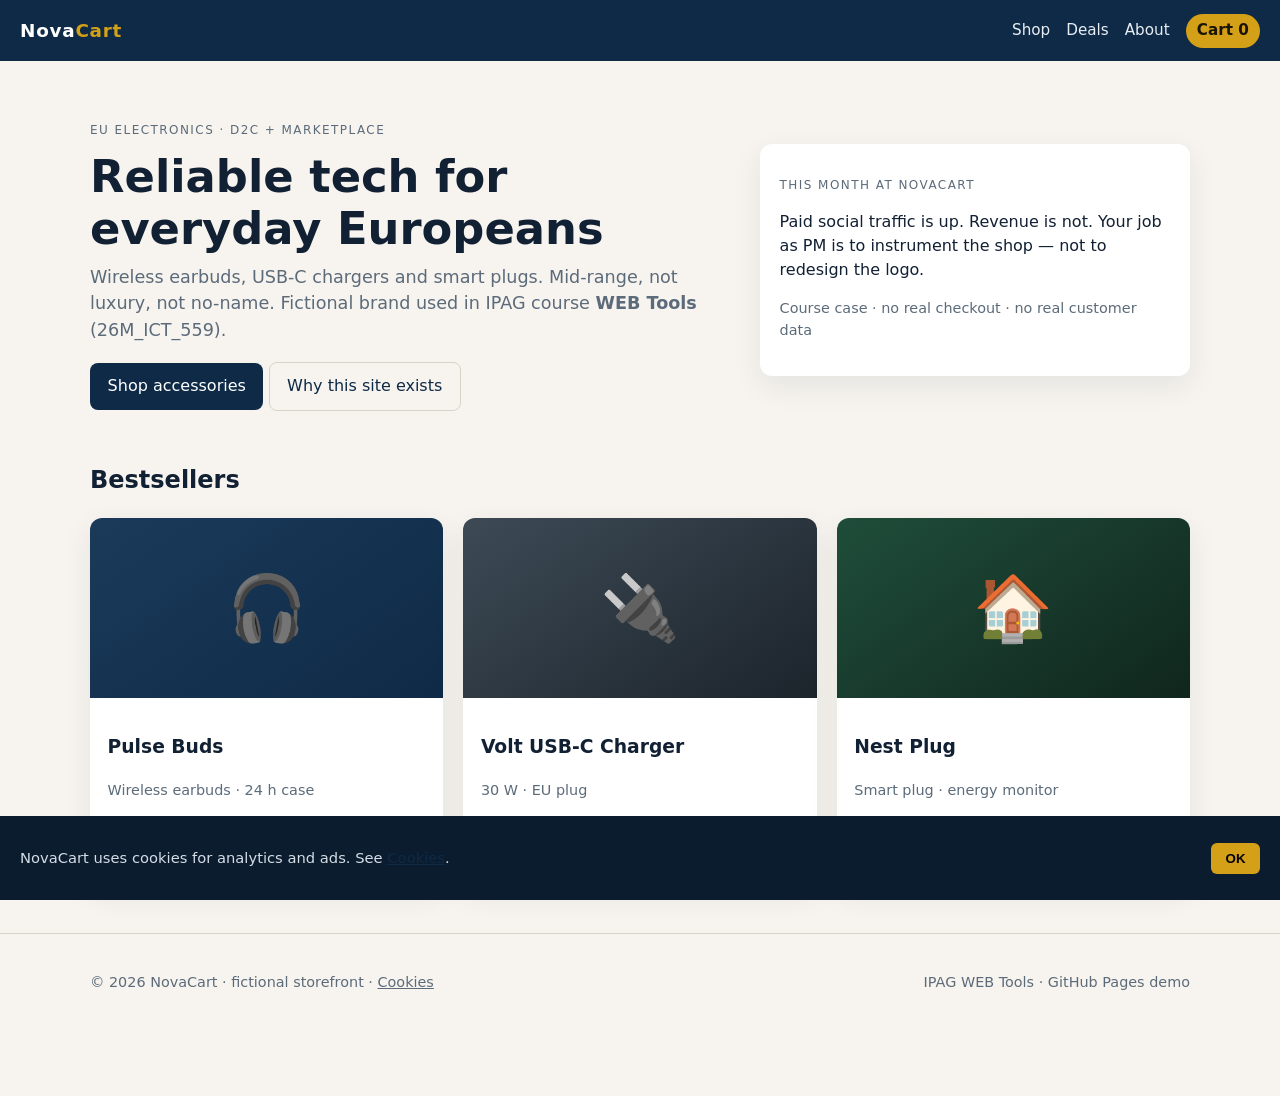
==== index.html @ ee0fc825 "Add static NovaCart shop for IPAG WEB Tools labs. HTML + a little vanilla JS so students get real UR" ====
<!DOCTYPE html>
<html lang="en">
<head>
  <meta charset="utf-8">
  <meta name="viewport" content="width=device-width, initial-scale=1">
  <title>NovaCart — reliable tech for everyday Europeans</title>
  <meta name="description" content="Mid-range consumer electronics accessories. Earbuds, chargers, smart-home plugs. Fictional shop for IPAG WEB Tools.">
  <!-- Google Tag Manager: replace GTM-XXXXXXX when the demo container is ready -->
  <script>window.dataLayer = window.dataLayer || [];</script>
  <link rel="stylesheet" href="css/site.css">
</head>
<body>
  <a class="skip" href="#main">Skip to content</a>
  <header class="site-header">
    <a class="brand" href="index.html">Nova<span>Cart</span></a>
    <nav aria-label="Primary">
      <a href="catalog.html">Shop</a>
      <a href="c/paid-social.html">Deals</a>
      <a href="about.html">About</a>
      <a class="cart-link" href="cart.html">Cart <span data-cart-count>0</span></a>
    </nav>
  </header>

  <main id="main">
    <section class="hero">
      <div>
        <p class="kicker">EU electronics · D2C + marketplace</p>
        <h1>Reliable tech for everyday Europeans</h1>
        <p class="lede">Wireless earbuds, USB-C chargers and smart plugs. Mid-range, not luxury, not no-name. Fictional brand used in IPAG course <strong>WEB Tools</strong> (26M_ICT_559).</p>
        <a class="btn" href="catalog.html">Shop accessories</a>
        <a class="btn btn-ghost" href="about.html">Why this site exists</a>
      </div>
      <aside class="panel">
        <p class="kicker">This month at NovaCart</p>
        <p>Paid social traffic is up. Revenue is not. Your job as PM is to instrument the shop — not to redesign the logo.</p>
        <p class="meta">Course case · no real checkout · no real customer data</p>
      </aside>
    </section>

    <div class="wrap">
      <h2>Bestsellers</h2>
      <div class="grid">
        <article class="card">
          <a class="cover" href="products/pulse-buds.html">
            <div class="swatch gold" aria-hidden="true">🎧</div>
            <div class="card-body">
              <h3>Pulse Buds</h3>
              <p class="meta">Wireless earbuds · 24 h case</p>
              <p class="price">€79</p>
            </div>
          </a>
        </article>
        <article class="card">
          <a class="cover" href="products/volt-charger.html">
            <div class="swatch steel" aria-hidden="true">🔌</div>
            <div class="card-body">
              <h3>Volt USB-C Charger</h3>
              <p class="meta">30 W · EU plug</p>
              <p class="price">€29</p>
            </div>
          </a>
        </article>
        <article class="card">
          <a class="cover" href="products/nest-plug.html">
            <div class="swatch moss" aria-hidden="true">🏠</div>
            <div class="card-body">
              <h3>Nest Plug</h3>
              <p class="meta">Smart plug · energy monitor</p>
              <p class="price">€24</p>
            </div>
          </a>
        </article>
      </div>
    </div>
  </main>

  <footer class="site-footer">
    <div class="wrap">
      <p>© <span data-year>2026</span> NovaCart · fictional storefront · <a href="legal/cookies.html">Cookies</a></p>
      <p>IPAG WEB Tools · GitHub Pages demo</p>
    </div>
  </footer>
  <script src="js/store.js" defer></script>
</body>
</html>
---- css/site.css ----
:root {
  --ink: #122033;
  --muted: #5c6b7a;
  --paper: #f7f4ef;
  --card: #fff;
  --line: #d9d2c6;
  --accent: #d4a017;
  --accent-ink: #1a1404;
  --navy: #0e2a46;
  --danger: #9b2c2c;
  --radius: 12px;
  --shadow: 0 10px 30px rgba(18, 32, 51, 0.08);
}

* { box-sizing: border-box; }
html { scroll-behavior: smooth; }
body {
  margin: 0;
  font-family: "Segoe UI", system-ui, sans-serif;
  color: var(--ink);
  background: var(--paper);
  line-height: 1.5;
}

img { max-width: 100%; display: block; }
a { color: var(--navy); }
a:hover { color: #184a7a; }

.skip {
  position: absolute;
  left: -999px;
  top: 0;
}
.skip:focus {
  left: 12px;
  top: 12px;
  background: #fff;
  padding: 8px 12px;
  z-index: 20;
}

.site-header {
  background: var(--navy);
  color: #fff;
  padding: 0.85rem 1.25rem;
  display: flex;
  align-items: center;
  justify-content: space-between;
  gap: 1rem;
  position: sticky;
  top: 0;
  z-index: 10;
}
.brand {
  color: #fff;
  text-decoration: none;
  font-weight: 700;
  letter-spacing: 0.04em;
  font-size: 1.15rem;
}
.brand span { color: var(--accent); }
nav { display: flex; gap: 1rem; flex-wrap: wrap; align-items: center; }
nav a { color: #e8eef4; text-decoration: none; font-size: 0.95rem; }
nav a:hover { color: var(--accent); }
.cart-link {
  background: var(--accent);
  color: var(--accent-ink) !important;
  padding: 0.35rem 0.7rem;
  border-radius: 999px;
  font-weight: 600;
}

.hero, .wrap { width: min(1100px, calc(100% - 2rem)); margin: 0 auto; }
.hero {
  padding: 3rem 0 2rem;
  display: grid;
  gap: 1.5rem;
  grid-template-columns: 1.2fr 0.8fr;
  align-items: center;
}
.hero h1 { font-size: clamp(1.8rem, 4vw, 2.8rem); line-height: 1.15; margin: 0 0 0.6rem; }
.lede { font-size: 1.1rem; color: var(--muted); margin: 0 0 1.2rem; }
.btn {
  display: inline-block;
  background: var(--navy);
  color: #fff;
  text-decoration: none;
  padding: 0.7rem 1.1rem;
  border-radius: 8px;
  border: 0;
  cursor: pointer;
  font: inherit;
}
.btn:hover { filter: brightness(1.08); color: #fff; }
.btn-accent { background: var(--accent); color: var(--accent-ink); }
.btn-ghost { background: transparent; color: var(--navy); border: 1px solid var(--line); }

.panel {
  background: var(--card);
  border-radius: var(--radius);
  box-shadow: var(--shadow);
  padding: 1.25rem;
}
.kicker { text-transform: uppercase; letter-spacing: 0.12em; font-size: 0.75rem; color: var(--muted); }

.grid {
  display: grid;
  grid-template-columns: repeat(auto-fit, minmax(240px, 1fr));
  gap: 1.25rem;
  padding: 0 0 3rem;
}
.card {
  background: var(--card);
  border-radius: var(--radius);
  box-shadow: var(--shadow);
  overflow: hidden;
  display: flex;
  flex-direction: column;
}
.card a.cover { text-decoration: none; color: inherit; }
.swatch {
  height: 180px;
  display: grid;
  place-items: center;
  font-size: 4rem;
}
.swatch.gold { background: linear-gradient(145deg, #1b3a5a, #0e2a46); }
.swatch.steel { background: linear-gradient(145deg, #3d4a55, #1c242c); }
.swatch.moss { background: linear-gradient(145deg, #1f4d3a, #10261d); }
.card-body { padding: 1rem 1.1rem 1.2rem; }
.price { font-weight: 700; font-size: 1.15rem; }
.meta { color: var(--muted); font-size: 0.9rem; }

.product {
  display: grid;
  grid-template-columns: 1fr 1fr;
  gap: 2rem;
  padding: 2.5rem 0 3rem;
}
.crumbs { font-size: 0.9rem; color: var(--muted); padding-top: 1.25rem; }
.crumbs a { color: var(--muted); }

table { width: 100%; border-collapse: collapse; background: #fff; }
th, td { text-align: left; padding: 0.75rem; border-bottom: 1px solid var(--line); }

.banner {
  background: #fff6d8;
  border: 1px solid #e8d48a;
  padding: 0.8rem 1rem;
  border-radius: 8px;
  margin: 1rem 0;
}

.site-footer {
  border-top: 1px solid var(--line);
  padding: 1.5rem 1.25rem 5.5rem;
  color: var(--muted);
  font-size: 0.9rem;
}
.site-footer .wrap { display: flex; justify-content: space-between; gap: 1rem; flex-wrap: wrap; }
.site-footer a { color: var(--muted); }

/* Cookie bar: Accept only — intentional gap for the QA unit */
.cookie-bar {
  position: fixed;
  left: 0; right: 0; bottom: 0;
  background: #0b1c2e;
  color: #d5dde6;
  padding: 1rem 1.25rem;
  display: flex;
  gap: 1rem;
  align-items: center;
  justify-content: space-between;
  z-index: 40;
  font-size: 0.92rem;
}
.cookie-bar button {
  background: var(--accent);
  border: 0;
  padding: 0.5rem 0.9rem;
  border-radius: 6px;
  cursor: pointer;
  font-weight: 700;
}

/* Campaign landing: deliberately heavy / weaker a11y */
.campaign-body { background: #0a0a0a; color: #9aa0a6; }
.campaign-body h1, .campaign-body h2 { color: #c8c8c8; }
.campaign-hero {
  min-height: 90vh;
  background: #111;
}
.campaign-hero img { width: 2400px; max-width: none; }
.cta-low {
  color: #6a6a6a;
  background: #3a3a3a;
  padding: 1rem 2rem;
  text-decoration: none;
  display: inline-block;
  margin: 1rem;
}

@media (max-width: 800px) {
  .hero, .product { grid-template-columns: 1fr; }
  .hero { padding-top: 1.5rem; }
}
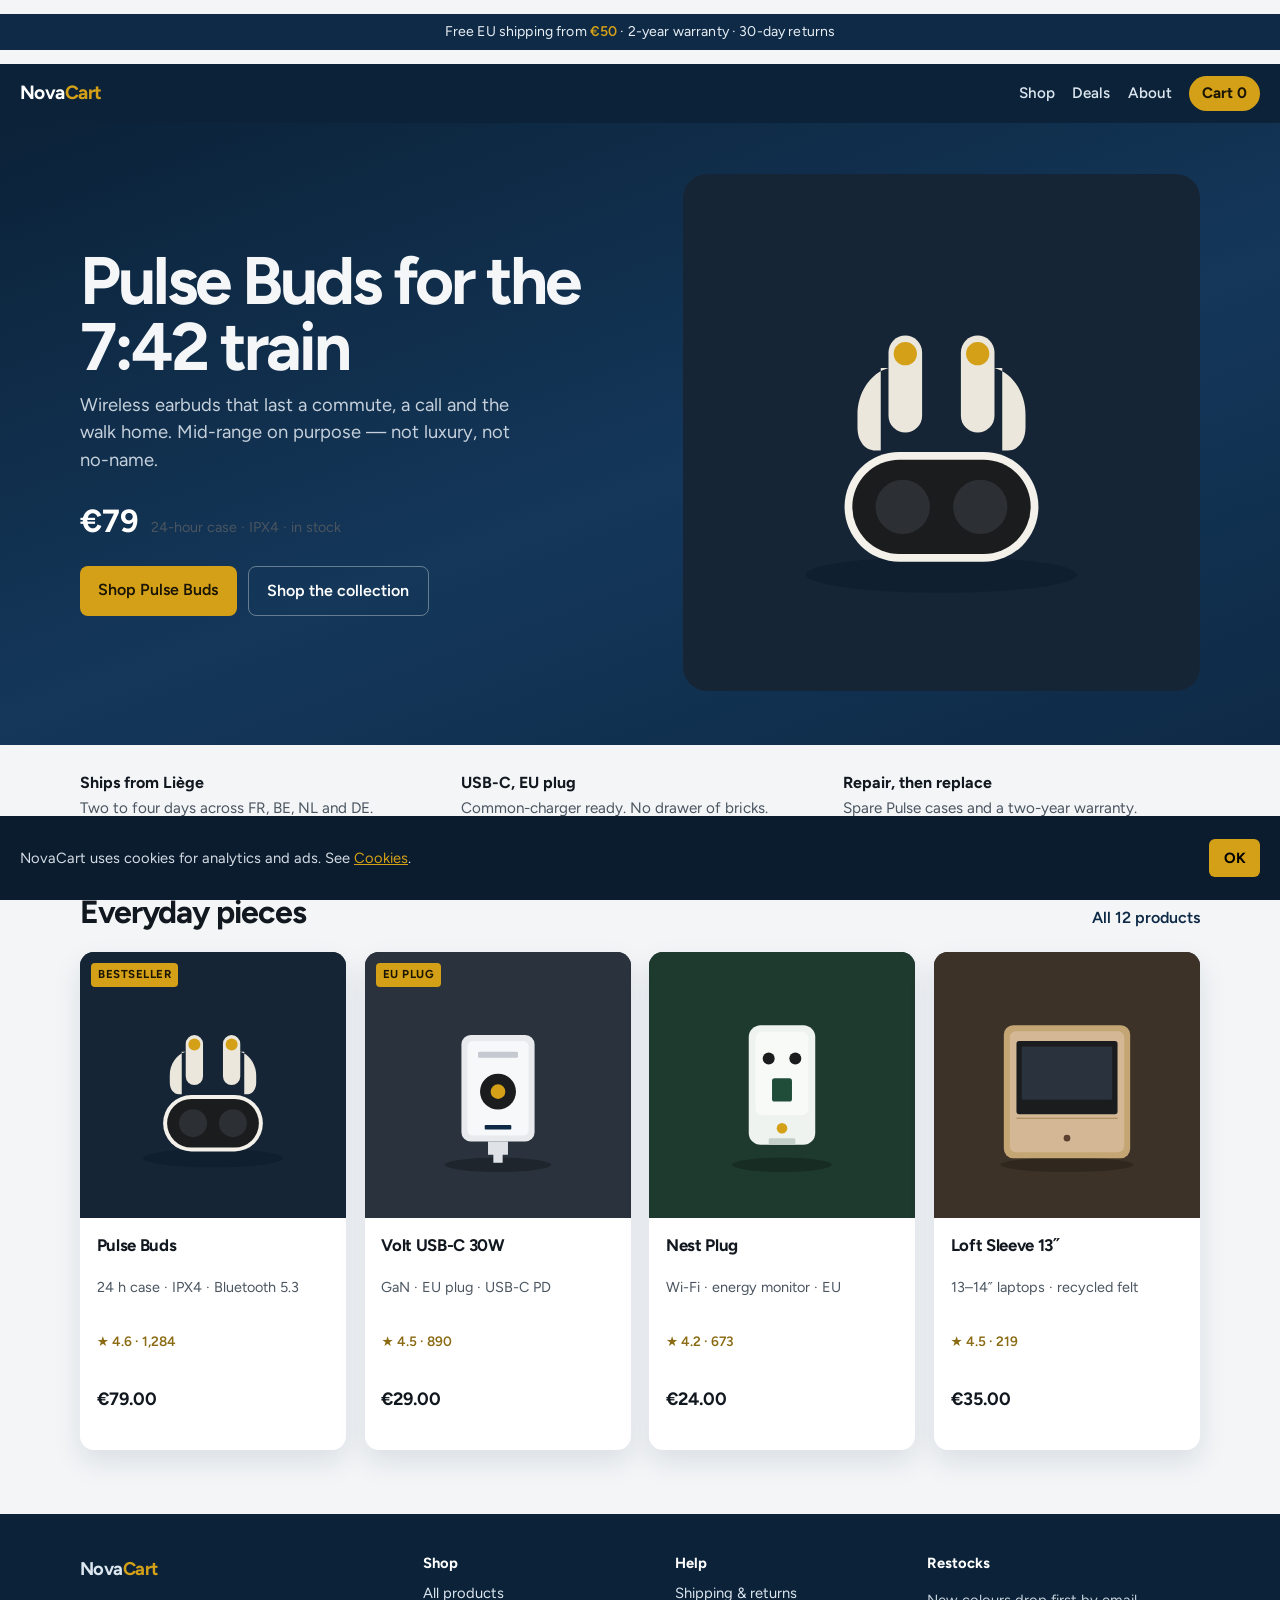
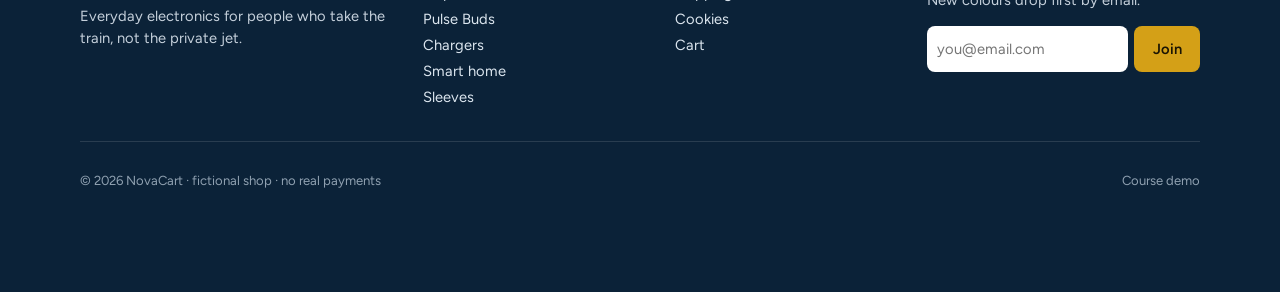
==== commit f60bd32e: "Replace the three-SKU lab shop with a 12-product funnel and Pulse Buds hero. Co-authored-by: Cursor " ====
--- a/index.html
+++ b/index.html
@@ -3,14 +3,19 @@
 <head>
   <meta charset="utf-8">
   <meta name="viewport" content="width=device-width, initial-scale=1">
-  <title>NovaCart — reliable tech for everyday Europeans</title>
-  <meta name="description" content="Mid-range consumer electronics accessories. Earbuds, chargers, smart-home plugs. Fictional shop for IPAG WEB Tools.">
-  <!-- Google Tag Manager: replace GTM-XXXXXXX when the demo container is ready -->
-  <script>window.dataLayer = window.dataLayer || [];</script>
+  <title>NovaCart — Pulse Buds and everyday EU tech</title>
+  <meta name="description" content="Pulse Buds wireless earbuds, USB-C chargers, smart plugs and laptop sleeves. Shipped from the EU. Free shipping from €50.">
+  <script async src="https://www.googletagmanager.com/gtag/js?id=G-DFD5LG0TBV"></script>
+  <script src="js/ga4.js"></script>
+  <link rel="preconnect" href="https://fonts.googleapis.com">
+  <link rel="preconnect" href="https://fonts.gstatic.com" crossorigin>
+  <link href="https://fonts.googleapis.com/css2?family=Figtree:wght@400;600;700&display=swap" rel="stylesheet">
+  <link rel="preload" href="img/pulse-buds.svg" as="image">
   <link rel="stylesheet" href="css/site.css">
 </head>
 <body>
   <a class="skip" href="#main">Skip to content</a>
+  <p class="promo">Free EU shipping from <strong>€50</strong> · 2-year warranty · 30-day returns</p>
   <header class="site-header">
     <a class="brand" href="index.html">Nova<span>Cart</span></a>
     <nav aria-label="Primary">
@@ -23,50 +28,74 @@
 
   <main id="main">
     <section class="hero">
-      <div>
-        <p class="kicker">EU electronics · D2C + marketplace</p>
-        <h1>Reliable tech for everyday Europeans</h1>
-        <p class="lede">Wireless earbuds, USB-C chargers and smart plugs. Mid-range, not luxury, not no-name. Fictional brand used in IPAG course <strong>WEB Tools</strong> (26M_ICT_559).</p>
-        <a class="btn" href="catalog.html">Shop accessories</a>
-        <a class="btn btn-ghost" href="about.html">Why this site exists</a>
+      <div class="hero-grid">
+        <div>
+          <h1>Pulse Buds for the 7:42 train</h1>
+          <p class="lede">Wireless earbuds that last a commute, a call and the walk home. Mid-range on purpose — not luxury, not no-name.</p>
+          <div class="hero-price">
+            <span class="price">€79</span>
+            <span class="meta">24-hour case · IPX4 · in stock</span>
+          </div>
+          <div class="hero-actions">
+            <a class="btn btn-accent" href="products/pulse-buds.html">Shop Pulse Buds</a>
+            <a class="btn btn-ghost" href="catalog.html">Shop the collection</a>
+          </div>
+        </div>
+        <div class="hero-visual">
+          <img src="img/pulse-buds.svg" width="800" height="800" alt="NovaCart Pulse Buds in their charging case">
+        </div>
       </div>
-      <aside class="panel">
-        <p class="kicker">This month at NovaCart</p>
-        <p>Paid social traffic is up. Revenue is not. Your job as PM is to instrument the shop — not to redesign the logo.</p>
-        <p class="meta">Course case · no real checkout · no real customer data</p>
-      </aside>
     </section>
 
     <div class="wrap">
-      <h2>Bestsellers</h2>
-      <div class="grid">
+      <div class="trust">
+        <p><strong>Ships from Liège</strong> Two to four days across FR, BE, NL and DE.</p>
+        <p><strong>USB-C, EU plug</strong> Common-charger ready. No drawer of bricks.</p>
+        <p><strong>Repair, then replace</strong> Spare Pulse cases and a two-year warranty.</p>
+      </div>
+
+      <div class="section-head">
+        <h2>Everyday pieces</h2>
+        <a href="catalog.html">All 12 products</a>
+      </div>
+      <div class="grid" data-featured="NV-EB-01,NV-CH-30,NV-PL-02,NV-SL-13">
         <article class="card">
           <a class="cover" href="products/pulse-buds.html">
-            <div class="swatch gold" aria-hidden="true">🎧</div>
+            <div class="shot"><img src="img/pulse-buds.svg" alt="Pulse Buds" width="800" height="800"></div>
             <div class="card-body">
               <h3>Pulse Buds</h3>
-              <p class="meta">Wireless earbuds · 24 h case</p>
+              <p class="meta">24 h case · IPX4 · Bluetooth 5.3</p>
               <p class="price">€79</p>
             </div>
           </a>
         </article>
         <article class="card">
           <a class="cover" href="products/volt-charger.html">
-            <div class="swatch steel" aria-hidden="true">🔌</div>
+            <div class="shot"><img src="img/volt-charger.svg" alt="Volt USB-C 30W" width="800" height="800"></div>
             <div class="card-body">
-              <h3>Volt USB-C Charger</h3>
-              <p class="meta">30 W · EU plug</p>
+              <h3>Volt USB-C 30W</h3>
+              <p class="meta">GaN · EU plug · USB-C PD</p>
               <p class="price">€29</p>
             </div>
           </a>
         </article>
         <article class="card">
           <a class="cover" href="products/nest-plug.html">
-            <div class="swatch moss" aria-hidden="true">🏠</div>
+            <div class="shot"><img src="img/nest-plug.svg" alt="Nest Plug" width="800" height="800"></div>
             <div class="card-body">
               <h3>Nest Plug</h3>
-              <p class="meta">Smart plug · energy monitor</p>
+              <p class="meta">Wi-Fi · energy monitor · EU</p>
               <p class="price">€24</p>
+            </div>
+          </a>
+        </article>
+        <article class="card">
+          <a class="cover" href="products/loft-sleeve.html">
+            <div class="shot"><img src="img/loft-sleeve.svg" alt="Loft Sleeve 13 inch" width="800" height="800"></div>
+            <div class="card-body">
+              <h3>Loft Sleeve 13″</h3>
+              <p class="meta">13–14″ laptops · recycled felt</p>
+              <p class="price">€35</p>
             </div>
           </a>
         </article>
@@ -75,11 +104,42 @@
   </main>
 
   <footer class="site-footer">
-    <div class="wrap">
-      <p>© <span data-year>2026</span> NovaCart · fictional storefront · <a href="legal/cookies.html">Cookies</a></p>
-      <p>IPAG WEB Tools · GitHub Pages demo</p>
+    <div class="wrap footer-grid">
+      <div>
+        <a class="brand" href="index.html">Nova<span>Cart</span></a>
+        <p>Everyday electronics for people who take the train, not the private jet.</p>
+      </div>
+      <div>
+        <p class="footer-h">Shop</p>
+        <a href="catalog.html">All products</a>
+        <a href="products/pulse-buds.html">Pulse Buds</a>
+        <a href="products/volt-charger.html">Chargers</a>
+        <a href="products/nest-plug.html">Smart home</a>
+        <a href="products/loft-sleeve.html">Sleeves</a>
+      </div>
+      <div>
+        <p class="footer-h">Help</p>
+        <a href="about.html#shipping">Shipping &amp; returns</a>
+        <a href="legal/cookies.html">Cookies</a>
+        <a href="cart.html">Cart</a>
+      </div>
+      <div>
+        <p class="footer-h">Restocks</p>
+        <p>New colours drop first by email.</p>
+        <form class="newsletter" data-newsletter>
+          <label class="skip" for="nl">Email</label>
+          <input id="nl" type="email" required placeholder="you@email.com" autocomplete="email">
+          <button class="btn btn-accent" type="submit">Join</button>
+        </form>
+        <p class="meta" data-nl-msg></p>
+      </div>
+    </div>
+    <div class="wrap footer-legal">
+      <p>© <span data-year>2026</span> NovaCart · fictional shop · no real payments</p>
+      <p><a href="about.html#demo">Course demo</a></p>
     </div>
   </footer>
+  <script src="js/catalog.js"></script>
   <script src="js/store.js" defer></script>
 </body>
 </html>
--- a/css/site.css
+++ b/css/site.css
@@ -1,30 +1,36 @@
 :root {
-  --ink: #122033;
-  --muted: #5c6b7a;
-  --paper: #f7f4ef;
+  --ink: #12181f;
+  --muted: #4a5560;
+  --paper: #f3f5f7;
   --card: #fff;
-  --line: #d9d2c6;
+  --line: #d5dbe3;
   --accent: #d4a017;
   --accent-ink: #1a1404;
   --navy: #0e2a46;
+  --navy-2: #163656;
   --danger: #9b2c2c;
-  --radius: 12px;
-  --shadow: 0 10px 30px rgba(18, 32, 51, 0.08);
+  --radius: 14px;
+  --shadow: 0 12px 28px rgba(14, 42, 70, 0.1);
+  --font: "Figtree", "Segoe UI", system-ui, sans-serif;
 }
 
 * { box-sizing: border-box; }
 html { scroll-behavior: smooth; }
 body {
   margin: 0;
-  font-family: "Segoe UI", system-ui, sans-serif;
+  font-family: var(--font);
   color: var(--ink);
   background: var(--paper);
   line-height: 1.5;
 }
-
 img { max-width: 100%; display: block; }
 a { color: var(--navy); }
 a:hover { color: #184a7a; }
+button, input, select { font: inherit; }
+:focus-visible {
+  outline: 2px solid var(--accent);
+  outline-offset: 3px;
+}
 
 .skip {
   position: absolute;
@@ -36,13 +42,23 @@
   top: 12px;
   background: #fff;
   padding: 8px 12px;
-  z-index: 20;
-}
+  z-index: 50;
+}
+
+.promo {
+  background: var(--navy);
+  color: #e8eef4;
+  text-align: center;
+  font-size: 0.88rem;
+  padding: 0.45rem 1rem;
+  letter-spacing: 0.01em;
+}
+.promo strong { color: var(--accent); font-weight: 600; }
 
 .site-header {
-  background: var(--navy);
+  background: #0b2238;
   color: #fff;
-  padding: 0.85rem 1.25rem;
+  padding: 0.75rem 1.25rem;
   display: flex;
   align-items: center;
   justify-content: space-between;
@@ -55,58 +71,149 @@
   color: #fff;
   text-decoration: none;
   font-weight: 700;
-  letter-spacing: 0.04em;
-  font-size: 1.15rem;
+  letter-spacing: -0.03em;
+  font-size: 1.2rem;
 }
 .brand span { color: var(--accent); }
-nav { display: flex; gap: 1rem; flex-wrap: wrap; align-items: center; }
-nav a { color: #e8eef4; text-decoration: none; font-size: 0.95rem; }
-nav a:hover { color: var(--accent); }
+nav { display: flex; gap: 1.1rem; flex-wrap: wrap; align-items: center; }
+nav a { color: #dce6ef; text-decoration: none; font-size: 0.95rem; font-weight: 550; }
+nav a:hover { color: #fff; }
 .cart-link {
   background: var(--accent);
   color: var(--accent-ink) !important;
-  padding: 0.35rem 0.7rem;
+  padding: 0.38rem 0.8rem;
   border-radius: 999px;
-  font-weight: 600;
-}
-
-.hero, .wrap { width: min(1100px, calc(100% - 2rem)); margin: 0 auto; }
+  font-weight: 700;
+}
+
+.wrap { width: min(1120px, calc(100% - 2rem)); margin: 0 auto; }
+
 .hero {
-  padding: 3rem 0 2rem;
-  display: grid;
-  gap: 1.5rem;
-  grid-template-columns: 1.2fr 0.8fr;
+  background: linear-gradient(160deg, #0b2238 0%, #14375a 55%, #0e2a46 100%);
+  color: #f4f6f8;
+  padding: 3.2rem 0 3.4rem;
+}
+.hero-grid {
+  width: min(1120px, calc(100% - 2rem));
+  margin: 0 auto;
+  display: grid;
+  gap: 2rem;
+  grid-template-columns: 1.05fr 0.95fr;
   align-items: center;
 }
-.hero h1 { font-size: clamp(1.8rem, 4vw, 2.8rem); line-height: 1.15; margin: 0 0 0.6rem; }
-.lede { font-size: 1.1rem; color: var(--muted); margin: 0 0 1.2rem; }
+.hero h1 {
+  font-size: clamp(2.4rem, 6vw, 4.2rem);
+  line-height: 0.98;
+  letter-spacing: -0.045em;
+  margin: 0 0 0.75rem;
+  max-width: 12ch;
+}
+.hero .lede {
+  color: #c5d0db;
+  font-size: 1.15rem;
+  max-width: 38ch;
+  margin: 0 0 1.4rem;
+}
+.hero-price {
+  display: flex;
+  align-items: baseline;
+  gap: 0.75rem;
+  margin: 0 0 1.35rem;
+}
+.hero-price .price {
+  font-size: 2rem;
+  font-weight: 700;
+  color: #fff;
+}
+.hero-price .was {
+  color: #8fa0b0;
+  text-decoration: line-through;
+}
+.hero-actions { display: flex; flex-wrap: wrap; gap: 0.7rem; }
+.hero-visual {
+  background: rgba(255, 255, 255, 0.04);
+  border-radius: 24px;
+  overflow: hidden;
+}
+.hero-visual img {
+  width: 100%;
+  height: auto;
+  aspect-ratio: 1;
+  object-fit: cover;
+}
+
+.lede { font-size: 1.08rem; color: var(--muted); margin: 0 0 1.2rem; }
 .btn {
   display: inline-block;
   background: var(--navy);
   color: #fff;
   text-decoration: none;
-  padding: 0.7rem 1.1rem;
+  padding: 0.75rem 1.15rem;
   border-radius: 8px;
   border: 0;
   cursor: pointer;
   font: inherit;
+  font-weight: 600;
 }
 .btn:hover { filter: brightness(1.08); color: #fff; }
 .btn-accent { background: var(--accent); color: var(--accent-ink); }
-.btn-ghost { background: transparent; color: var(--navy); border: 1px solid var(--line); }
-
-.panel {
-  background: var(--card);
-  border-radius: var(--radius);
-  box-shadow: var(--shadow);
-  padding: 1.25rem;
-}
-.kicker { text-transform: uppercase; letter-spacing: 0.12em; font-size: 0.75rem; color: var(--muted); }
+.btn-accent:hover { color: var(--accent-ink); }
+.btn-ghost {
+  background: transparent;
+  color: inherit;
+  border: 1px solid currentColor;
+}
+.hero .btn-ghost { color: #fff; border-color: rgba(255, 255, 255, 0.35); }
+.hero .btn-ghost:hover { color: #fff; }
+
+.trust {
+  display: grid;
+  grid-template-columns: repeat(3, 1fr);
+  gap: 1.5rem;
+  padding: 1.6rem 0;
+  border-bottom: 1px solid var(--line);
+}
+.trust p { margin: 0; color: var(--muted); font-size: 0.95rem; }
+.trust strong { display: block; color: var(--ink); font-size: 1rem; margin-bottom: 0.15rem; }
+
+.section-head {
+  display: flex;
+  justify-content: space-between;
+  align-items: baseline;
+  gap: 1rem;
+  margin: 2.6rem 0 1rem;
+}
+.section-head h2 {
+  font-size: clamp(1.5rem, 3vw, 2rem);
+  letter-spacing: -0.03em;
+  margin: 0;
+}
+.section-head a { font-weight: 600; text-decoration: none; }
+
+.filters {
+  display: flex;
+  flex-wrap: wrap;
+  gap: 0.45rem;
+  margin: 0 0 1.25rem;
+}
+.filters button {
+  background: #fff;
+  border: 1px solid var(--line);
+  border-radius: 999px;
+  padding: 0.35rem 0.85rem;
+  cursor: pointer;
+  color: var(--ink);
+}
+.filters button[aria-pressed="true"] {
+  background: var(--navy);
+  border-color: var(--navy);
+  color: #fff;
+}
 
 .grid {
   display: grid;
-  grid-template-columns: repeat(auto-fit, minmax(240px, 1fr));
-  gap: 1.25rem;
+  grid-template-columns: repeat(auto-fill, minmax(230px, 1fr));
+  gap: 1.15rem;
   padding: 0 0 3rem;
 }
 .card {
@@ -117,50 +224,190 @@
   display: flex;
   flex-direction: column;
 }
-.card a.cover { text-decoration: none; color: inherit; }
-.swatch {
-  height: 180px;
-  display: grid;
-  place-items: center;
-  font-size: 4rem;
-}
-.swatch.gold { background: linear-gradient(145deg, #1b3a5a, #0e2a46); }
-.swatch.steel { background: linear-gradient(145deg, #3d4a55, #1c242c); }
-.swatch.moss { background: linear-gradient(145deg, #1f4d3a, #10261d); }
-.card-body { padding: 1rem 1.1rem 1.2rem; }
-.price { font-weight: 700; font-size: 1.15rem; }
+.card a.cover { text-decoration: none; color: inherit; display: flex; flex-direction: column; height: 100%; }
+.card .shot {
+  aspect-ratio: 1;
+  background: #1a2430;
+  overflow: hidden;
+}
+.card .shot img { width: 100%; height: 100%; object-fit: cover; }
+.card-body { padding: 0.95rem 1.05rem 1.15rem; display: flex; flex-direction: column; gap: 0.25rem; flex: 1; }
+.card-body h2, .card-body h3 {
+  font-size: 1.05rem;
+  letter-spacing: -0.02em;
+  margin: 0;
+}
+.price { font-weight: 700; font-size: 1.12rem; }
 .meta { color: var(--muted); font-size: 0.9rem; }
+.stars { font-size: 0.85rem; color: #8a6a12; font-weight: 600; }
+.badge {
+  position: absolute;
+  top: 0.7rem;
+  left: 0.7rem;
+  background: var(--accent);
+  color: var(--accent-ink);
+  font-size: 0.72rem;
+  font-weight: 700;
+  letter-spacing: 0.04em;
+  text-transform: uppercase;
+  padding: 0.2rem 0.45rem;
+  border-radius: 4px;
+}
+.card { position: relative; }
+.card .btn { margin-top: auto; width: 100%; text-align: center; }
 
 .product {
   display: grid;
   grid-template-columns: 1fr 1fr;
-  gap: 2rem;
-  padding: 2.5rem 0 3rem;
-}
+  gap: 2.4rem;
+  padding: 1.5rem 0 3rem;
+  align-items: start;
+}
+.product .shot {
+  border-radius: var(--radius);
+  overflow: hidden;
+  background: #152536;
+}
+.product .shot img { width: 100%; aspect-ratio: 1; object-fit: cover; }
+.product h1 {
+  font-size: clamp(1.8rem, 4vw, 2.6rem);
+  letter-spacing: -0.04em;
+  margin: 0.2rem 0 0.5rem;
+  line-height: 1.1;
+}
+.product .price { font-size: 1.6rem; }
+.product ul { padding-left: 1.1rem; color: var(--muted); }
 .crumbs { font-size: 0.9rem; color: var(--muted); padding-top: 1.25rem; }
-.crumbs a { color: var(--muted); }
+.crumbs a { color: var(--muted); text-decoration: none; }
+.crumbs a:hover { color: var(--navy); }
+
+.reviews { padding: 0 0 3rem; }
+.reviews h2 { letter-spacing: -0.03em; }
+.review-grid {
+  display: grid;
+  grid-template-columns: repeat(3, 1fr);
+  gap: 1rem;
+}
+.review {
+  background: #fff;
+  border-radius: var(--radius);
+  padding: 1.1rem 1.15rem;
+  box-shadow: var(--shadow);
+}
+.review p { margin: 0.4rem 0 0; }
+.review .who { color: var(--muted); font-size: 0.88rem; }
+
+.related { padding: 0 0 3rem; }
 
 table { width: 100%; border-collapse: collapse; background: #fff; }
-th, td { text-align: left; padding: 0.75rem; border-bottom: 1px solid var(--line); }
+th, td { text-align: left; padding: 0.85rem 0.75rem; border-bottom: 1px solid var(--line); vertical-align: middle; }
+.cart-item { display: flex; gap: 0.8rem; align-items: center; }
+.cart-item img {
+  width: 64px;
+  height: 64px;
+  object-fit: cover;
+  border-radius: 8px;
+  background: #152536;
+}
+.qty {
+  display: inline-flex;
+  align-items: center;
+  gap: 0.35rem;
+}
+.qty button {
+  width: 1.8rem;
+  height: 1.8rem;
+  border: 1px solid var(--line);
+  background: #fff;
+  border-radius: 6px;
+  cursor: pointer;
+}
 
 .banner {
-  background: #fff6d8;
-  border: 1px solid #e8d48a;
-  padding: 0.8rem 1rem;
+  background: #eef3f8;
+  border: 1px solid var(--line);
+  padding: 0.7rem 1rem;
   border-radius: 8px;
   margin: 1rem 0;
+  color: var(--muted);
+  font-size: 0.92rem;
+}
+
+.checkout-grid {
+  display: grid;
+  grid-template-columns: 1.2fr 0.8fr;
+  gap: 1.5rem;
+  padding: 0 0 3rem;
+  align-items: start;
+}
+.panel {
+  background: var(--card);
+  border-radius: var(--radius);
+  box-shadow: var(--shadow);
+  padding: 1.25rem 1.3rem;
+}
+.panel label { font-weight: 600; font-size: 0.9rem; }
+.panel input, .panel select {
+  width: 100%;
+  margin-top: 0.3rem;
+  padding: 0.55rem 0.65rem;
+  border: 1px solid var(--line);
+  border-radius: 8px;
+  background: #fff;
+}
+.thanks {
+  display: none;
+  padding: 2rem 0 3rem;
+}
+.thanks.is-on { display: block; }
+
+.empty {
+  padding: 2.5rem 0 4rem;
+  max-width: 36ch;
 }
 
 .site-footer {
-  border-top: 1px solid var(--line);
-  padding: 1.5rem 1.25rem 5.5rem;
-  color: var(--muted);
-  font-size: 0.9rem;
-}
-.site-footer .wrap { display: flex; justify-content: space-between; gap: 1rem; flex-wrap: wrap; }
-.site-footer a { color: var(--muted); }
-
-/* Cookie bar: Accept only — intentional gap for the QA unit */
+  background: #0b2238;
+  color: #c5d0db;
+  padding: 2.4rem 1.25rem 5.5rem;
+  margin-top: 1rem;
+  font-size: 0.92rem;
+}
+.footer-grid {
+  display: grid;
+  grid-template-columns: 1.4fr 1fr 1fr 1.2fr;
+  gap: 1.5rem;
+  padding-bottom: 1.8rem;
+}
+.site-footer .brand { font-size: 1.15rem; display: inline-block; margin-bottom: 0.4rem; }
+.site-footer a { color: #dce6ef; text-decoration: none; display: block; margin: 0.25rem 0; }
+.site-footer a:hover { color: var(--accent); }
+.footer-h { color: #fff; font-weight: 700; margin: 0 0 0.5rem; }
+.footer-legal {
+  border-top: 1px solid rgba(255, 255, 255, 0.12);
+  padding-top: 1rem;
+  display: flex;
+  justify-content: space-between;
+  gap: 1rem;
+  flex-wrap: wrap;
+  color: #8fa0b0;
+  font-size: 0.82rem;
+}
+.footer-legal a { display: inline; color: #8fa0b0; }
+.newsletter {
+  display: flex;
+  gap: 0.4rem;
+  margin-top: 0.5rem;
+}
+.newsletter input {
+  flex: 1;
+  min-width: 0;
+  padding: 0.5rem 0.65rem;
+  border: 0;
+  border-radius: 8px;
+}
+.newsletter button { white-space: nowrap; }
+
 .cookie-bar {
   position: fixed;
   left: 0; right: 0; bottom: 0;
@@ -174,6 +421,7 @@
   z-index: 40;
   font-size: 0.92rem;
 }
+.cookie-bar a { color: var(--accent); }
 .cookie-bar button {
   background: var(--accent);
   border: 0;
@@ -183,7 +431,6 @@
   font-weight: 700;
 }
 
-/* Campaign landing: deliberately heavy / weaker a11y */
 .campaign-body { background: #0a0a0a; color: #9aa0a6; }
 .campaign-body h1, .campaign-body h2 { color: #c8c8c8; }
 .campaign-hero {
@@ -200,7 +447,22 @@
   margin: 1rem;
 }
 
-@media (max-width: 800px) {
-  .hero, .product { grid-template-columns: 1fr; }
-  .hero { padding-top: 1.5rem; }
-}
+.about-story { max-width: 62ch; padding-bottom: 2rem; }
+.about-story h1 { letter-spacing: -0.04em; }
+.demo-note {
+  margin: 2rem 0 3rem;
+  padding-top: 1.5rem;
+  border-top: 1px solid var(--line);
+  color: var(--muted);
+  font-size: 0.88rem;
+  max-width: 70ch;
+}
+
+@media (max-width: 860px) {
+  .hero-grid, .product, .checkout-grid, .review-grid, .footer-grid, .trust {
+    grid-template-columns: 1fr;
+  }
+  .hero { padding: 1.8rem 0 2rem; }
+  .hero h1 { max-width: none; }
+  .site-header { flex-wrap: wrap; }
+}
